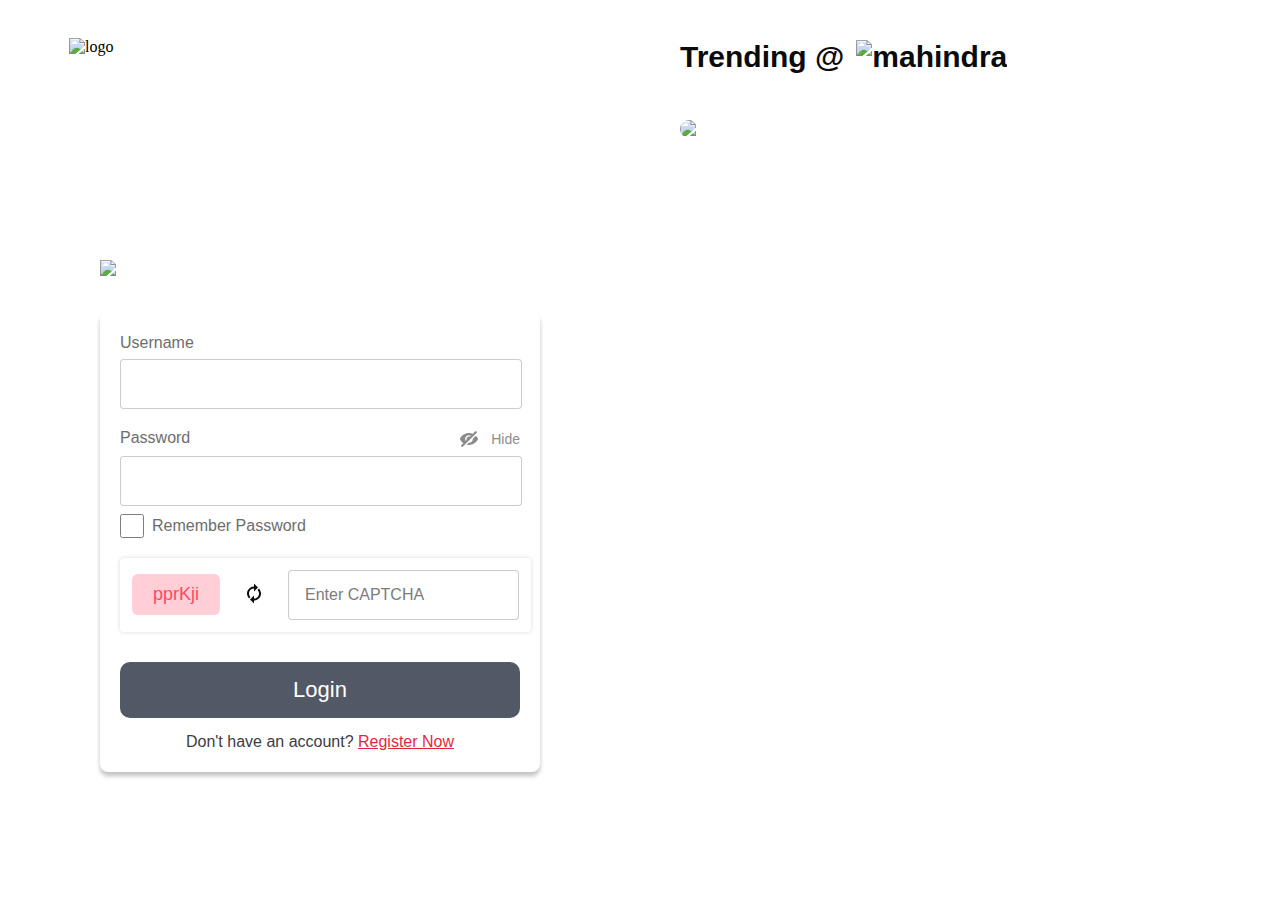
==== transaction-login.html @ 038380ff "Add files via upload" ====
<!DOCTYPE html>
<html lang="en">

<head>
  <meta charset="UTF-8" />
  <meta name="viewport" content="width=device-width, initial-scale=1.0" />
  <title>Transaction Login</title>
  <link rel="stylesheet" href="styles.css" />
</head>

<body>
  <div class="background-container_welcome">
    <div class="background-image-1_welcome">
      <header class="logo-welcome">
        <img src="./IMAGES/mahindra-rise.png" alt="logo" />
      </header>
      <div class="box-container">
        <div class="text-head" style="width: 440px">
          <h4>Welcome to</h4>
          <h3>
            <img src="./IMAGES/Welcome-to-mahindra.svg" alt="Welcome" />
          </h3>
        </div>
        <div class="login-container">
          <form id="login-form">
            <div class="form-group">
              <label for="username" style="margin-bottom:7px;">Username</label>
              <input type="text" id="username" name="username" required />
            </div>
            <div class="form-group-2">
              <div>
                <label for="password">Password</label>
              </div>
              <div class="hide-icon" id="toggle-password">
                <svg xmlns="http://www.w3.org/2000/svg" width="20" height="20" viewBox="0 0 20 17" fill="none">
                  <path
                    d="M17.8822 1.38134L17.1463 0.645393C16.9383 0.437403 16.5543 0.469412 16.3143 0.757357L13.7541 3.30132C12.602 2.80538 11.3382 2.56538 10.0101 2.56538C6.05798 2.58132 2.6342 4.88529 0.986083 8.19749C0.890056 8.40549 0.890056 8.66142 0.986083 8.8374C1.75402 10.4054 2.90609 11.7015 4.34609 12.6774L2.2501 14.8054C2.0101 15.0454 1.97809 15.4293 2.13813 15.6374L2.87408 16.3733C3.08207 16.5813 3.46606 16.5493 3.70606 16.2613L17.754 2.21345C18.058 1.97358 18.09 1.58962 17.882 1.38161L17.8822 1.38134ZM10.8581 6.21322C10.5861 6.1492 10.2981 6.06925 10.0261 6.06925C8.66606 6.06925 7.57818 7.15727 7.57818 8.51718C7.57818 8.78919 7.64219 9.07714 7.72215 9.34916L6.65003 10.4052C6.33008 9.84524 6.15409 9.22114 6.15409 8.51722C6.15409 6.38924 7.86611 4.67722 9.99409 4.67722C10.6982 4.67722 11.3221 4.8532 11.8821 5.17316L10.8581 6.21322Z"
                    fill="#666666" fill-opacity="0.8" />
                  <path
                    d="M19.0342 8.19743C18.4742 7.07738 17.7381 6.06945 16.8262 5.25342L13.8502 8.19743V8.51738C13.8502 10.6454 12.1382 12.3574 10.0102 12.3574H9.69023L7.80225 14.2454C8.50631 14.3893 9.24225 14.4854 9.96225 14.4854C13.9144 14.4854 17.3382 12.1814 18.9863 8.85325C19.1302 8.62918 19.1302 8.40527 19.0342 8.19726L19.0342 8.19743Z"
                    fill="#666666" fill-opacity="0.8" />
                </svg>

                <h4>Hide</h4>
              </div>
            </div>
            <input type="password" id="password" name="password" required />
            <div class="form-group-3 rememberIcons">
              <input type="checkbox" id="remember-password" style="width: 24px; height: 24px" />
              <label for="remember-password"> Remember Password </label>
            </div>
            <div class="captcha-container">
              <button type="button" class="captcha-span">pprKji</button>
              <button type="button" class="captcha-refresh">
                <svg xmlns="http://www.w3.org/2000/svg" width="20" height="21" viewBox="0 0 20 21" fill="none">
                  <g clip-path="url(#clip0_78_339)">
                    <path
                      d="M10 3.5V5.5C9.00981 5.49823 8.04138 5.79051 7.21749 6.3398C6.3936 6.88908 5.75135 7.67063 5.37218 8.58537C4.993 9.5001 4.89397 10.5068 5.08764 11.4779C5.28131 12.449 5.75895 13.3407 6.46002 14.04L5.05002 15.45C4.07095 14.471 3.40418 13.2237 3.13405 11.8658C2.86391 10.5078 3.00253 9.10029 3.53239 7.82115C4.06224 6.542 4.95953 5.44872 6.11076 4.67955C7.262 3.91039 8.61548 3.4999 10 3.5ZM14.95 5.55C15.9291 6.52897 16.5959 7.7763 16.866 9.13423C17.1361 10.4922 16.9975 11.8997 16.4677 13.1789C15.9378 14.458 15.0405 15.5513 13.8893 16.3204C12.738 17.0896 11.3846 17.5001 10 17.5V15.5C10.9902 15.5018 11.9587 15.2095 12.7826 14.6602C13.6064 14.1109 14.2487 13.3294 14.6279 12.4146C15.007 11.4999 15.1061 10.4932 14.9124 9.52209C14.7187 8.55101 14.2411 7.6593 13.54 6.96L14.95 5.55ZM10 20.5L6.00002 16.5L10 12.5V20.5ZM10 8.5V0.5L14 4.5L10 8.5Z"
                      fill="black" />
                  </g>
                  <defs>
                    <clipPath id="clip0_78_339">
                      <rect width="20" height="20" fill="white" transform="translate(0 0.5)" />
                    </clipPath>
                  </defs>
                </svg>
              </button>
              <input type="text" class="captcha-input" placeholder="Enter CAPTCHA" required />
            </div>
            <button type="submit" id="loginButton">Login</button>
            <div class="register-link">
              Don't have an account?
              <a href="./register.html">Register Now</a>
            </div>
          </form>
        </div>
      </div>
    </div>

    <div class="background-image-2_welcome">
      <div class="trending">
        <h2>
          Trending @
          <img src="./IMAGES/mahindra.svg" alt="mahindra" style="margin-left: 12px" />
        </h2>
        <div id="image">
          <img src="./IMAGES/TryMagicExpand.png" alt="Thar" />
        </div>
      </div>
    </div>
  </div>

  <script>
    document
      .getElementById("toggle-password")
      .addEventListener("click", function () {
        const passwordInput = document.getElementById("password");
        const hideIcon = document.querySelector(".hide-icon svg");
        const hideText = document.querySelector(".hide-icon h4");
        if (passwordInput.type === "password") {
          passwordInput.type = "text";
          hideText.innerText = "Hide";
          hideIcon.innerHTML =
            '<path fill="#666666" fill-opacity="0.8" d="M17.8822 1.38134L17.1463 0.645393C16.9383 0.437403 16.5543 0.469412 16.3143 0.757357L13.7541 3.30132C12.602 2.80538 11.3382 2.56538 10.0101 2.56538C6.05798 2.58132 2.6342 4.88529 0.986083 8.19749C0.890056 8.40549 0.890056 8.66142 0.986083 8.8374C1.75402 10.4054 2.90609 11.7015 4.34609 12.6774L2.2501 14.8054C2.0101 15.0454 1.97809 15.4293 2.13813 15.6374L2.87408 16.3733C3.08207 16.5813 3.46606 16.5493 3.70606 16.2613L17.754 2.21345C18.058 1.97358 18.09 1.58962 17.882 1.38161L17.8822 1.38134ZM10.8581 6.21322C10.5861 6.1492 10.2981 6.06925 10.0261 6.06925C8.66606 6.06925 7.57818 7.15727 7.57818 8.51718C7.57818 8.78919 7.64219 9.07714 7.72215 9.34916L6.65003 10.4052C6.33008 9.84524 6.15409 9.22114 6.15409 8.51722C6.15409 6.38924 7.86611 4.67722 9.99409 4.67722C10.6982 4.67722 11.3221 4.8532 11.8821 5.17316L10.8581 6.21322Z" /><path fill="#666666" fill-opacity="0.8" d="M19.0342 8.19743C18.4742 7.07738 17.7381 6.06945 16.8262 5.25342L13.8502 8.19743V8.51738C13.8502 10.6454 12.1382 12.3574 10.0102 12.3574H9.69023L7.80225 14.2454C8.50631 14.3893 9.24225 14.4854 9.96225 14.4854C13.9144 14.4854 17.3382 12.1814 18.9863 8.85325C19.1302 8.62918 19.1302 8.40527 19.0342 8.19726L19.0342 8.19743Z" /></svg>';
        } else {
          passwordInput.type = "password";
          hideText.innerText = "Show";
          hideIcon.innerHTML = `<svg
 xmlns="http://www.w3.org/2000/svg"
 width="20"
 height="20"
 viewBox="0 0 20 17"
 fill="none"
>
 <path
   d="M17.8822 1.38134L17.1463 0.645393C16.9383 0.437403 16.5543 0.469412 16.3143 0.757357L13.7541 3.30132C12.602 2.80538 11.3382 2.56538 10.0101 2.56538C6.05798 2.58132 2.6342 4.88529 0.986083 8.19749C0.890056 8.40549 0.890056 8.66142 0.986083 8.8374C1.75402 10.4054 2.90609 11.7015 4.34609 12.6774L2.2501 14.8054C2.0101 15.0454 1.97809 15.4293 2.13813 15.6374L2.87408 16.3733C3.08207 16.5813 3.46606 16.5493 3.70606 16.2613L17.754 2.21345C18.058 1.97358 18.09 1.58962 17.882 1.38161L17.8822 1.38134ZM10.8581 6.21322C10.5861 6.1492 10.2981 6.06925 10.0261 6.06925C8.66606 6.06925 7.57818 7.15727 7.57818 8.51718C7.57818 8.78919 7.64219 9.07714 7.72215 9.34916L6.65003 10.4052C6.33008 9.84524 6.15409 9.22114 6.15409 8.51722C6.15409 6.38924 7.86611 4.67722 9.99409 4.67722C10.6982 4.67722 11.3221 4.8532 11.8821 5.17316L10.8581 6.21322Z"
   fill="#666666"
   fill-opacity="0.8"
 />
 <path
   d="M19.0342 8.19743C18.4742 7.07738 17.7381 6.06945 16.8262 5.25342L13.8502 8.19743V8.51738C13.8502 10.6454 12.1382 12.3574 10.0102 12.3574H9.69023L7.80225 14.2454C8.50631 14.3893 9.24225 14.4854 9.96225 14.4854C13.9144 14.4854 17.3382 12.1814 18.9863 8.85325C19.1302 8.62918 19.1302 8.40527 19.0342 8.19726L19.0342 8.19743Z"
   fill="#666666"
   fill-opacity="0.8"
 />
</svg>`;
        }
      });

    document
      .getElementById("login-form")
      .addEventListener("submit", function (event) {
        event.preventDefault();
        const username = document.getElementById("username").value;
        const password = document.getElementById("password").value;
        const captcha = document.querySelector(".captcha-input").value;

        // Add your login logic here. For now, just an alert.
        if (captcha === "pprKji") {
          // Example captcha check
          alert(
            `Logging in with Username: ${username} and Password: ${password}`
          );
          window.location.href = "transaction.html"; // Redirect to transaction page
        } else {
          alert("Captcha is incorrect. Please try again.");
        }
      });

    document
      .querySelector(".captcha-refresh")
      .addEventListener("click", function () {
        const captchaButton = document.querySelector(".captcha-span");
        // Generate a new CAPTCHA here. For demonstration, let's generate a random 6-character CAPTCHA.
        const newCaptcha = generateCaptcha(6); // Replace with your actual CAPTCHA generation logic
        captchaButton.innerText = newCaptcha;
      });

    // Function to generate a random string of given length
    function generateCaptcha(length) {
      const characters =
        "ABCDEFGHIJKLMNOPQRSTUVWXYZabcdefghijklmnopqrstuvwxyz0123456789";
      let captcha = "";
      const maxLength = Math.min(length, 5);
      for (let i = 0; i < maxLength; i++) {
        captcha += characters.charAt(Math.floor(Math.random() * characters.length));
      }
      return captcha;
    }
    document
      .getElementById("loginButton")
      .addEventListener("click", function () {
        window.location.href = "transaction.html";
      });
  </script>
</body>

</html>
---- styles.css ----
@import url("./fonts/Oxanium-Bold.ttf");
@import url("./fonts/Oxanium-Regular.ttf");
@import url("./fonts/Lato-Regular.ttf");
@import url("./fonts/Lato-Bold.ttf");
@import url("./fonts/Georama_Condensed-Bold.ttf");
@import url("./fonts/Georama_Condensed-Regular.ttf");
/* title fonts */
@import url("./fonts/Orbitron-Black.ttf");

:root {
  --color-primary: #0073ff;
  --color-white: #e9e9e9;
  --color-black: #71747e;
  --color-black-1: #212b38;
}

* {
  margin: 0;
  padding: 0;
}

.background-image {
  background-image: url("./IMAGES/Splash.png");
  background-size: cover;
  background-position: center center;
  height: 100vh;
  width: 100vw;
  overflow: hidden;
  position: relative;
}

.logo {
  display: flex;
  flex-direction: column;
  justify-content: center;
  align-items: center;
  color: white;
  height: calc(100vh - 6px);
}

.logo svg {
  width: 296px;
  height: 67px;
}

h2 {
  color: #fff;
  text-align: center;
  font-family: "Oxanium", sans-serif;
  font-size: 34px;
  font-style: normal;
  font-weight: 500;
  line-height: normal;
}

.bottom {
  font-family: "Lato", sans-serif;
  position: absolute;
  bottom: 0px;
  left: 50%;
  transform: translate(-50%, -50%);
}

.custom-span {
  width: 300px;
  height: 1px;
}

.custom-span svg {
  animation: scaling 3.2s ease-out infinite;
}

@keyframes scaling {
  from {
    transform: scaleX(0);
  }

  to {
    transform: scaleX(1);
  }
}

/* Media query for tablets */
@media (max-width: 820px) {
  .logo img {
    width: 150px;
    height: auto;
  }

  h2 {
    font-size: 20px;
  }

  .bottom {
    font-size: 10px;
  }

  .bottom img {
    width: 80px;
    height: auto;
  }

  .custom-span {
    width: 150px;
  }
}

/* Media query for mobile devices */
@media (max-width: 480px) {
  .logo {
    padding: 150px 20px;
  }

  .logo img {
    width: 100px;
    height: auto;
  }

  h2 {
    font-size: 18px;
  }
}

/*--------------------------------------------------------------- Welcome Page-------------------------------------------------------------------------- */

.background-container_welcome {
  display: flex;
  width: 100vw;
  height: 100vh;
  overflow: hidden;
}

.background-image-1_welcome {
  background-image: url("./IMAGES/back-img-1.png");
  background-size: cover;
  background-position: center;
  width: 50vw;
  height: 100vh;
}

.logo-welcome img {
  width: 163px;
  height: 37px;
  padding-top: 22px;
  padding-left: 29px;
}

.box-container {
  width: 100%;
  height: calc(100vh - 96px);
  display: flex;
  flex-direction: column;
  justify-content: center;
  align-items: center;
}

.text-head {
  color: white;
  width: 459px;
  display: flex;
  flex-direction: column;
  gap: 18px;
}

.text-head h4 {
  color: #fff;
  font-family: "Lato", sans-serif;
  font-size: 24px;
  font-style: normal;
  font-weight: 400;
  line-height: normal;
}

.lustraMediumFonts {
  font-family: "Orbitron-Black", sans-serif;
  font-size: 30px;
  font-style: normal;
  font-weight: 600;
  line-height: normal;
  margin-left: 10px;
}

.text-head h3 {
  color: #fff;
  font-family: "Lato", sans-serif;
  font-size: 30px;
  font-style: normal;
  font-weight: 600;
  line-height: normal;
}

.left a {
  display: flex;
  flex-direction: column;
  justify-content: center;
  align-items: center;
  border-radius: 5px;
  background: #4a505e;
  color: white;
  width: 195px;
  height: 122px;
  font-family: "Oxanium", sans-serif;
  text-decoration: none;
}

.left svg {
  width: 56px;
  height: 56px;
  margin-bottom: 10px;
}

.right a {
  display: flex;
  flex-direction: column;
  justify-content: center;
  align-items: center;
  border-radius: 4px;
  background: #4a505e;
  color: white;
  width: 195px;
  height: 121px;
  font-family: "Oxanium", sans-serif;
  text-decoration: none;
}

.right svg {
  width: 56px;
  height: 56px;
  margin-bottom: 10px;
}

.text {
  color: #545454;
  font-family: "Lato", sans-serif;
  font-size: 20px;
  font-style: normal;
  font-weight: 400;
  line-height: normal;
  margin-bottom: 20px;
  min-width: 435px;
  margin-left: 24px;
}

.items {
  display: flex;
  gap: 20px;
}

.item-container {
  margin-top: 18px;
  min-width: 435px;
  height: 219px;
  flex-direction: column;
  display: flex;
  justify-content: center;
  align-items: center;
  border-radius: 8px;
  background: #fff;
  box-shadow: 0px 0px 4px 0px rgba(0, 0, 0, 0.15);
}

.background-image-2_welcome {
  background-image: url("./IMAGES/back-img-2.png");
  background-position: center;
  width: 50vw;
  height: 100vh;
  color: white;
}

#image {
  margin-top: 46px;
}

#image img {
  object-fit: fill;
  width: 100%;
  height: 100%;
  max-height: calc(100vh - 155px);
  overflow: hidden;
  border-radius: 10px;
}

.trending {
  padding: 40px;
  overflow: hidden;
}

.trending h2 {
  color: #0b0b0c;
  font-family: "Georama", sans-serif;
  font-size: 30px;
  font-style: normal;
  font-weight: 600;
  line-height: normal;
  display: flex;
  align-items: center;
}

.trending .image img {
  border-radius: 10px;
}

.trending .image {
  margin-top: 46px;
  max-height: calc(100vh - 90px);
  overflow: hidden;
  display: block;
}

@media (max-width: 820px) {
  .background-container_welcome {
    flex-direction: column;
  }

  .background-image-1_welcome {
    width: 100vw;
    height: 100vh;
  }

  .background-image-2_welcome {
    display: none;
  }
}

/* mobile responsive */
@media (max-width: 480px) {
  .background-container_welcome {
    flex-direction: column;
  }

  .background-image-1_welcome {
    width: 100vw;
    height: 100vh;
  }

  .background-image-2_welcome {
    display: none;
  }

  .box-container {
    display: flex;
    justify-content: center;
    align-items: center;
    padding: 50px;
  }
}

/* --------------------------------------------------------------------Login page ----------------------------------------------------------------------------- */
.login-container {
  display: flex;
  flex-direction: column;
  justify-content: center;
  align-items: center;
  width: 440px;
  height: 460px;
  background-color: #fff;
  border-radius: 8px;
  opacity: 0.95;
  margin-top: 18px;
  box-shadow: 0px 4px 4px 0px rgba(0, 0, 0, 0.25);
}

form {
  width: 100%;
  max-width: 400px;
  margin: 0 auto;
  background-color: #fff;
}

.form-group {
  margin-bottom: 20px;
  font-family: "Lato", sans-serif;
}

.form-group-3 {
  display: flex;
  margin-top: 8px;
  gap: 8px;
}

.rememberIcons {
  cursor: pointer;
  width: max-content;
}

.rememberIcons label {
  cursor: pointer;
}

label {
  color: #666;
  font-size: 16px;
  font-style: normal;
  font-weight: 400;
  line-height: normal;
  font-family: "Lato", sans-serif;
  display: flex;
  align-items: center;
}

input[type="text"],
input[type="password"],
.captcha-input {
  display: flex;
  width: 100%;
  height: 48px;
  flex-direction: column;
  align-items: flex-start;
  font-size: 16px;
  border-radius: 4px;
  border: 1px solid rgba(102, 102, 102, 0.35);
}

.captcha-input {
  padding: 0 16px;
}

.hide-password {
  position: absolute;
  right: 20px;
  top: 35px;
  cursor: pointer;
}

.hide-password i {
  color: #333;
}

.captcha-container {
  display: flex;
  width: 387px;
  padding: 12px;
  align-items: center;
  gap: 12px;
  border-radius: 4px;
  background: #fff;
  box-shadow: 0px 0px 4px 0px rgba(0, 0, 0, 0.15);
  margin-bottom: 30px;
  margin-top: 20px;
}

.captcha-refresh {
  border: none;
  background: none;
  cursor: pointer;
  padding: 0 12px;
}

.captcha-refresh i {
  color: #333;
}

button[type="submit"] {
  width: 100%;
  display: flex;
  height: 56px;
  padding: 11px 0px 12px 0px;
  justify-content: center;
  align-items: center;
  align-self: stretch;
  border-radius: 10px;
  background: #4a505e;
  color: white;
  font-family: "Lato", sans-serif;
  text-align: center;
  font-size: 22px;
  font-style: normal;
  font-weight: 500;
  line-height: normal;
  border: none;
}

button[type="submit"]:hover {
  background-color: #4a505e;
}

.register-link {
  font-family: "Lato", sans-serif;

  text-align: center;
  margin-top: 15px;
  color: #333333;
}

.register-link a {
  color: #e31837;
  transition: color 0.3s;
}

.register-link a:hover {
  color: #e31837;
}

.hide-icon {
  display: flex;
  gap: 12px;
  align-items: center;
  cursor: pointer;
}

.hide-icon h4 {
  color: rgba(102, 102, 102, 0.8);
  text-align: right;
  font-family: "Lato", sans-serif;
  font-size: 14px;
  font-style: normal;
  font-weight: 400;
  line-height: normal;
}

.captcha-span {
  font-size: 18px;
  display: flex;
  padding: 10px 16px;
  justify-content: center;
  align-items: center;
  gap: 10px;
  text-align: center;
  font-family: "PT Sans Caption", sans-serif;
  color: #ff3e5b;
  background-color: #ffccd4;
  border: none;
  border-radius: 6px;
  min-width: 88px;
}

.form-group-2 {
  display: flex;
  justify-content: space-between;
  margin-bottom: 7px;
}

input[type="checkbox"] {
  accent-color: #666;
}

/*------------------------------------------------ register -----------------------------------------------*/

.form-group-register {
  margin-bottom: 20px;
}

.form-group-register label {
  display: block;
  margin-bottom: 5px;
  font-weight: bold;
  color: #333;
}

.form-group-register input[type="text"],
.form-group-register input[type="email"],
.form-group-register input[type="password"] {
  width: 100%;
  padding: 10px;
  border: 1px solid #ccc;
  border-radius: 5px;
  transition: border-color 0.3s ease;
}

.form-group-register input[type="text"]:focus,
.form-group-register input[type="email"]:focus,
.form-group-register input[type="password"]:focus {
  border-color: #4a505e;
}

button[type="submit"] {
  display: block;
  width: 100%;
  padding: 10px;
  background-color: #4a505e;
  color: #fff;
  border: none;
  border-radius: 5px;
  cursor: pointer;
  transition: background-color 0.3s ease;
}

button[type="submit"]:hover {
  background-color: #4a505e;
}

.register-container h1 {
  display: flex;
  justify-content: center;
  margin: 50px 0;
  font-family: "Georama", sans-serif;
}

/* ------------------------------------------------------------------- Traanscation -------------------------------------------------------------------  */
* {
  margin: 0;
  padding: 0;
}

header {
  display: flex;
  width: 1366px;
  padding: 16px 40px;
  justify-content: space-between;
  align-items: flex-start;
}

header img {
  width: 163px;
  height: 37px;
}

.head-container-left {
  display: flex;
  align-items: flex-start;
  gap: 25px;
}

.head-container-right nav {
  display: flex;
  align-items: flex-start;
  gap: 53px;
}

nav a {
  color: inherit;
  /* Default link color */
  text-decoration: none;
}

nav a.active {
  color: #ff3e5b;
  /* Active link color */
}

.head-container-right a {
  color: var(--lightmode-primary-black, #0b0b0c);
  font-family: "Lato", sans-serif;
  font-size: 16px;
  font-style: normal;
  font-weight: 700;
  line-height: 24px;
  text-decoration: none;
}

.head-container h2 {
  color: #0b0b0c;
  font-family: "Georama", sans-serif;
  font-size: 18px;
  font-style: normal;
  font-weight: 600;
  line-height: 22px;
}

.head-container {
  display: flex;
  padding: 8.5px 40px;
  justify-content: space-between;
  align-items: flex-start;
  background: #fff;
}

.head-container-left {
  display: flex;
  align-items: flex-start;
  gap: 41px;
}

.head-container-left img {
  width: 163px;
  height: 37px;
}

.transaction-head-text h2 {
  color: #1c1c1c;
  font-family: "Georama", sans-serif;
  font-size: 18px;
  font-style: normal;
  font-weight: 500;
  line-height: 22px;
  text-align: left;
}

.transaction-head-text .drop-down-transaction {
  color: #ff3e5b;
  font-family: "Lato", sans-serif;
  font-size: 14px;
  font-style: normal;
  font-weight: 400;
  line-height: 23px;
  display: flex;
  align-items: center;
  gap: 6px;
}

.transaction-head-text .drop-down-transaction img {
  height: 16px;
  object-fit: contain;
  object-position: left;
  width: max-content;
}

.head-container-right {
  display: flex;
  align-items: flex-start;
  gap: 53px;
}

.head-container-right a {
  color: var(--lightmode-primary-black, #0b0b0c);

  font-family: "Lato", sans-serif;
  font-size: 16px;
  font-style: normal;
  font-weight: 700;
  line-height: 24px;
}

.head-container-left svg {
  width: 1px;
  height: 53px;
  background: #e6e6e6;
}

.sub-container {
  display: flex;
  height: 40px;
  padding: 0px 40px;
  justify-content: space-between;
  align-items: center;
  flex-shrink: 0;
  /* background: rgba(251, 209, 208, 0.25); */
  background: rgba(205, 226, 254, 0.25);
}

.sub-container-left {
  display: flex;
  align-items: flex-start;
  gap: 0;
}

.line {
  margin: -2px 12px;
}

.sub-container-left h4 {
  color: #545454;
  font-family: "Lato", sans-serif;
  font-size: 12px;
  font-style: normal;
  font-weight: 700;
  line-height: 23px;
  text-transform: capitalize;
}

.sub-container-left h4 span {
  color: #858585;
}

.sub-container-left svg {
  width: 1px;
  height: 26px;
  background: #b5b5b6;
}

.sub-container-right {
  display: flex;
  align-items: flex-start;
  gap: 40px;
}

.sub-container-right h4 {
  cursor: pointer;
  color: #ff3e5b;
  text-align: center;
  font-family: "Lato", sans-serif;
  font-size: 14px;
  font-style: normal;
  font-weight: 700;
  line-height: 23px;
  text-transform: capitalize;
}

.slider {
  display: flex;
  height: 35px;
  padding: 0px 40px;
  justify-content: center;
  align-items: center;
  gap: 100px;
  flex-shrink: 0;
  border-bottom: 1px solid var(--lightmode-neutral-grey1, #e6e6e6);
  background: var(--lightmode-primary-white, #fff);
  overflow: hidden;
}

.slider ul {
  display: flex;
  flex-wrap: nowrap;
  padding: 0;
  margin: 0;
}

.slider li {
  flex: 0 0 100%;
  transition: transform 0.5s ease-in-out;
  font-family: "Lato", sans-serif;
}

.slider li h4 {
  color: var(--Colors-Secondary-Grey-1, #342c2c);
  font-family: "Lato", sans-serif;
  font-size: 14px;
  font-style: normal;
  font-weight: 400;
  line-height: 24px;
}

.slider ul {
  animation: slider 10s linear infinite;
}

@keyframes slider {
  0% {
    transform: translateX(0);
  }

  100% {
    transform: translateX(-100%);
  }
}

/* ------------------------------------------------------------------------------ */
.menu-bar {
  background-color: var(--color-black);
  height: 36px;
  width: 100%;
  display: flex;
  align-items: center;
  z-index: 9999;
  position: relative;
}

.menu-bar ul {
  list-style: none;
  display: flex;
}

.menu-bar ul li {
  height: 35px;
  width: auto;
  padding: 0px 25px;
  display: flex;
  justify-content: s;
  align-items: center;
  position: relative;
}

.menu-bar ul li a {
  font-family: "Lato", sans-serif;
  font-size: 14px;
  color: var(--color-white);
  text-decoration: none;
  display: flex;
  justify-content: space-between;
  transition: all 0.3s;
  gap: 4px;
  width: 100%;
}

.menu-bar ul li:hover,
.menu-bar ul li a:hover {
  color: white;
  background-color: #ff3e5b;
}

/* dropdown menu style */
.dropdown-menu {
  display: none;
}

.dropdown-menu ul li {
  padding: 0 12px;
}

.dropdown-menu ul li a {
  font-size: 12px;
}

.menu-bar ul li:hover .dropdown-menu {
  display: block;
  position: absolute;
  left: 0;
  top: 100%;
  background-color: var(--color-black);
  border-top: 1px solid var(--color-white);
  /* White border on top */
  border-bottom: 1px solid var(--color-white);
  /* White border on bottom */
}

.menu-bar ul li:hover .dropdown-menu ul {
  display: block;
}

.menu-bar ul li:hover .dropdown-menu ul .sub-menu {
  position: absolute;
  top: -17px;
  background: #71747e;
  z-index: 10;
}

.menu-bar ul li:hover .dropdown-menu ul li {
  width: 154px;
  /* padding: 10px; */
}

.menu-bar ul li:hover .dropdown-menu ul li {
  width: 154px;
}

.dropdown-menu-1 {
  display: none;
}

.dropdown-menu ul li:hover .dropdown-menu-1 {
  display: block;
  position: absolute;
  left: 100%;
  top: 5;
  background-color: var(--color-black);
}

.menu-bar ul li .dropdown-menu ul li {
  border-bottom: 1px solid var(--color-white);
  /* White border on bottom */
}

.menu-bar ul li .dropdown-menu-1 ul li {
  border-bottom: 1px solid var(--color-white);
  /* White border on bottom */
}

/* -------------------------------------reports-menu------------------------------------------------------ */

.menu-bar-report {
  background-color: #ff3e5b;
  height: 36px;
  width: 100%;
  display: flex;
  align-items: center;
  z-index: 9999;
  position: relative;
}

.menu-bar-report ul {
  list-style: none;
  display: flex;
}

.menu-bar-report ul li {
  height: 35px;
  width: auto;
  padding: 0px 25px;
  display: flex;
  justify-content: s;
  align-items: center;
  position: relative;
}

.menu-bar-report ul li a {
  font-family: "Lato", sans-serif;
  font-size: 14px;
  color: var(--color-white);
  text-decoration: none;
  display: flex;
  justify-content: space-between;
  transition: all 0.3s;
  gap: 4px;
  width: 100%;
}

.menu-bar-report ul li:hover,
.menu-bar-report ul li a:hover {
  color: white;
  background-color: #ff3e5b;
}

/* dropdown menu style */
.dropdown-menu-report {
  display: none;
}

.menu-bar-report ul li:hover .dropdown-menu-report {
  display: block;
  position: absolute;
  left: 0;
  top: 100%;
  background-color: var(--color-black);
  border-top: 1px solid var(--color-white);
  /* White border on top */
  border-bottom: 1px solid var(--color-white);
  /* White border on bottom */
}

.menu-bar-report ul li:hover .dropdown-menu-report ul {
  display: block;
}

.menu-bar-report ul li:hover .dropdown-menu-report ul .sub-menu-report {
  position: absolute;
  top: -13px;
  background: #71747e;
  z-index: 10;
}

.menu-bar-report ul li:hover .dropdown-menu-report ul li {
  width: 154px;
}

.menu-bar-report ul li:hover .dropdown-menu-report ul li {
  width: 254px;
}

.dropdown-menu-1-report {
  display: none;
}

.dropdown-menu-report ul li:hover .dropdown-menu-1-report {
  display: block;
  position: absolute;
  left: 100%;
  top: 5;
  background-color: var(--color-black);
}

.menu-bar-report ul li .dropdown-menu-report ul li {
  border-bottom: 1px solid var(--color-white);
  /* White border on bottom */
}

.menu-bar-report ul li .dropdown-menu-1-report ul li {
  border-bottom: 1px solid var(--color-white);
  /* White border on bottom */
}

.dropdown-menu-report ul li {
  padding: 0 12px;
}

.dropdown-menu-report ul li a {
  font-size: 12px;
}

#loginButton,
#loginButtonreport {
  border-radius: 10px;
}

/* ------------------------------------------------------------------------------------------------------- */
.home {
  display: flex;
  justify-content: space-between;
  align-items: flex-start;
  gap: 1045px;
  height: 24px;
  padding: 12px 40px 7px 40px;
}

.left-home {
  color: var(--lightmode-primary-black, #0b0b0c);
  font-family: "Lato", sans-serif;
  font-size: 16px;
  font-style: normal;
  font-weight: 700;
  line-height: 24px;
}

.right-home {
  color: var(--lightmode-primary-red, #ff3e5b);
  text-align: center;
  font-family: "Lato", sans-serif;
  font-size: 14px;
  font-style: normal;
  font-weight: 700;
  line-height: 23px;
  text-transform: capitalize;
}

.container {
  padding: 0 40px;
  overflow: hidden;
  margin-bottom: 8px;
}

.main-container {
  width: 100%;
  height: 100%;
  position: relative;
  overflow: hidden;
}

.table-container {
  width: 100%;
  max-height: 462px;
  overflow-y: scroll;
  display: flex;
  flex-direction: column;
  align-items: flex-start;
  border: 1px solid var(--lightmode-neutral-grey1, #e6e6e6);
  border-radius: 4px;
}

.scroll-table {
  width: 100%;
  max-height: 462px;
  overflow-y: scroll;
}

.table-container::-webkit-scrollbar {
  width: 6px;
}

.table-container::-webkit-scrollbar-track {
  background: #f3f3f3;
}

.table-container::-webkit-scrollbar-thumb {
  border-radius: 10px;
}

.table-container::-webkit-scrollbar-thumb {
  background: #b5b5b6;
}

table {
  width: 100%;
  border-collapse: collapse;
  background-color: #ffffff;
  box-shadow: 0 0 10px rgba(0, 0, 0, 0.1);
  border-radius: 4px;
}

thead {
  height: 40px;
  align-self: stretch;
  /* opacity: 0.8; */
  background: #c4c4c4;
  box-shadow: 0px 1px 1px 0px rgba(0, 0, 0, 0.15);
  position: sticky;
  left: 0;
  top: -1px;
  z-index: 5;
  border-radius: 4px 4px 0 0;
}

thead tr th {
  color: #0b0b0c;
  font-family: "Lato", sans-serif;
  font-size: 14px;
  font-style: normal;
  font-weight: 700;
  line-height: 23px;
}

tbody tr {
  height: 40px;
  align-self: stretch;
  background: var(--lightmode-primary-white, #fff);
}

th,
td {
  text-align: left;
  border-bottom: 1px solid #dddddd;
  height: 40px;
  color: var(--lightmode-neutral-grey4, #545454);
  padding: 0 40px;
  font-family: "Lato", sans-serif;
  font-size: 14px;
  font-style: normal;
  font-weight: 400;
  line-height: 23px;
}

.button {
  color: var(--lightmode-primary-red, #ff3e5b);
  text-align: center;

  font-family: "Lato", sans-serif;
  font-size: 12px;
  font-style: normal;
  font-weight: 700;
  line-height: 20px;
  text-transform: capitalize;
  background-color: transparent;
  border: none;
}

.Contact-us {
  padding: 0 40px;
  display: inline-flex;
  align-items: flex-start;
  gap: 4px;
  margin-top: 16px;
}

.Contact-us h2 {
  color: var(--lightmode-primary-black, #0b0b0c);
  font-family: "Lato", sans-serif;
  font-size: 14px;
  font-style: normal;
  font-weight: 700;
  line-height: 20px;
  text-transform: capitalize;
}

.Contact-us-sub {
  display: flex;
  flex-direction: column;
  align-items: flex-start;
  gap: 4px;
}

.Contact-us-sub-para p {
  margin-left: 10px;
}

.Contact-us p {
  color: var(--lightmode-primary-black, #0b0b0c);

  font-family: "Lato", sans-serif;
  font-size: 14px;
  font-style: normal;
  font-weight: 400;
  line-height: 20px;
}

.Contact-us a {
  color: #2782f9;
  text-decoration: none;
}

.Contact-us a:hover {
  text-decoration: underline;
}

.Contact-us-sub {
  display: flex;
  flex-direction: column;
  align-items: flex-start;
  gap: 4px;
}

/* ----------------------------------------------footer-------------------------------------------------- */

.footer {
  position: fixed;
  bottom: 0;
  left: 0;
  width: 100%;
}

.footer-container {
  display: flex;
  padding: 0px 40px;
  height: 36px;
  align-items: center;
  justify-content: space-between;
  gap: 10px;
  flex-shrink: 0;
  border: 1px solid var(--lightmode-neutral-grey1, #e6e6e6);
  background: var(--lightmode-neutral-grey0, #f2f2f2);
  box-shadow: 4px 0px 2px 0px rgba(0, 0, 0, 0.25);
}

.footer-left {
  display: flex;
  width: 50%;
  justify-content: space-between;
  align-items: center;
}

.note {
  color: var(--darkmode-neutral-grey1, #232324);
  font-family: "Lato", sans-serif;
  font-size: 14px;
  font-style: normal;
  font-weight: 400;
  line-height: 23px;
}

.version {
  color: var(--lightmode-neutral-grey4, #545454);

  font-family: "Lato", sans-serif;
  display: flex;
  justify-content: center;
  font-size: 14px;
  font-style: normal;
  font-weight: 400;
  line-height: 23px;
  margin-left: 50px;
}

/* Responsive Styles */
@media (max-width: 768px) {
  .footer-container {
    flex-direction: column;
    padding: 10px;
    height: auto;
    text-align: center;
  }

  .footer-left {
    width: 100%;
    justify-content: center;
    margin-bottom: 10px;
  }

  .version {
    margin-left: 0;
  }
}
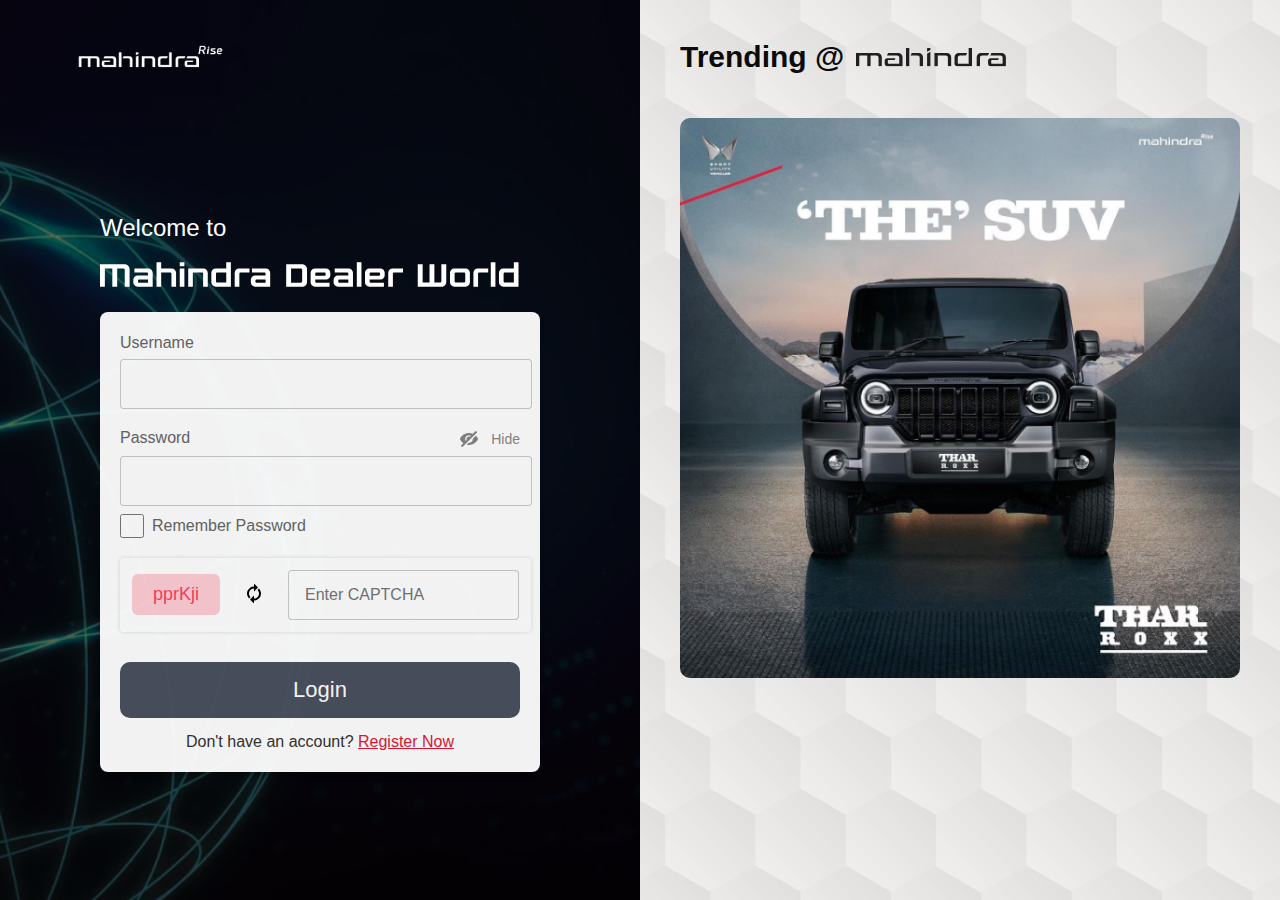
==== commit 39463619: "New images uploaded" ====
--- a/transaction-login.html
+++ b/transaction-login.html
@@ -84,7 +84,7 @@
           <img src="./IMAGES/mahindra.svg" alt="mahindra" style="margin-left: 12px" />
         </h2>
         <div id="image">
-          <img src="./IMAGES/TryMagicExpand.png" alt="Thar" />
+          <img src="./IMAGES/welcome-banner-image.png" alt="Thar" />
         </div>
       </div>
     </div>
--- a/styles.css
+++ b/styles.css
@@ -29,6 +29,10 @@
   position: relative;
 }
 
+input {
+  padding-left: 10px;
+}
+
 .logo {
   display: flex;
   flex-direction: column;
@@ -268,7 +272,7 @@
 }
 
 #image {
-  margin-top: 46px;
+  margin-top: 44px;
 }
 
 #image img {
